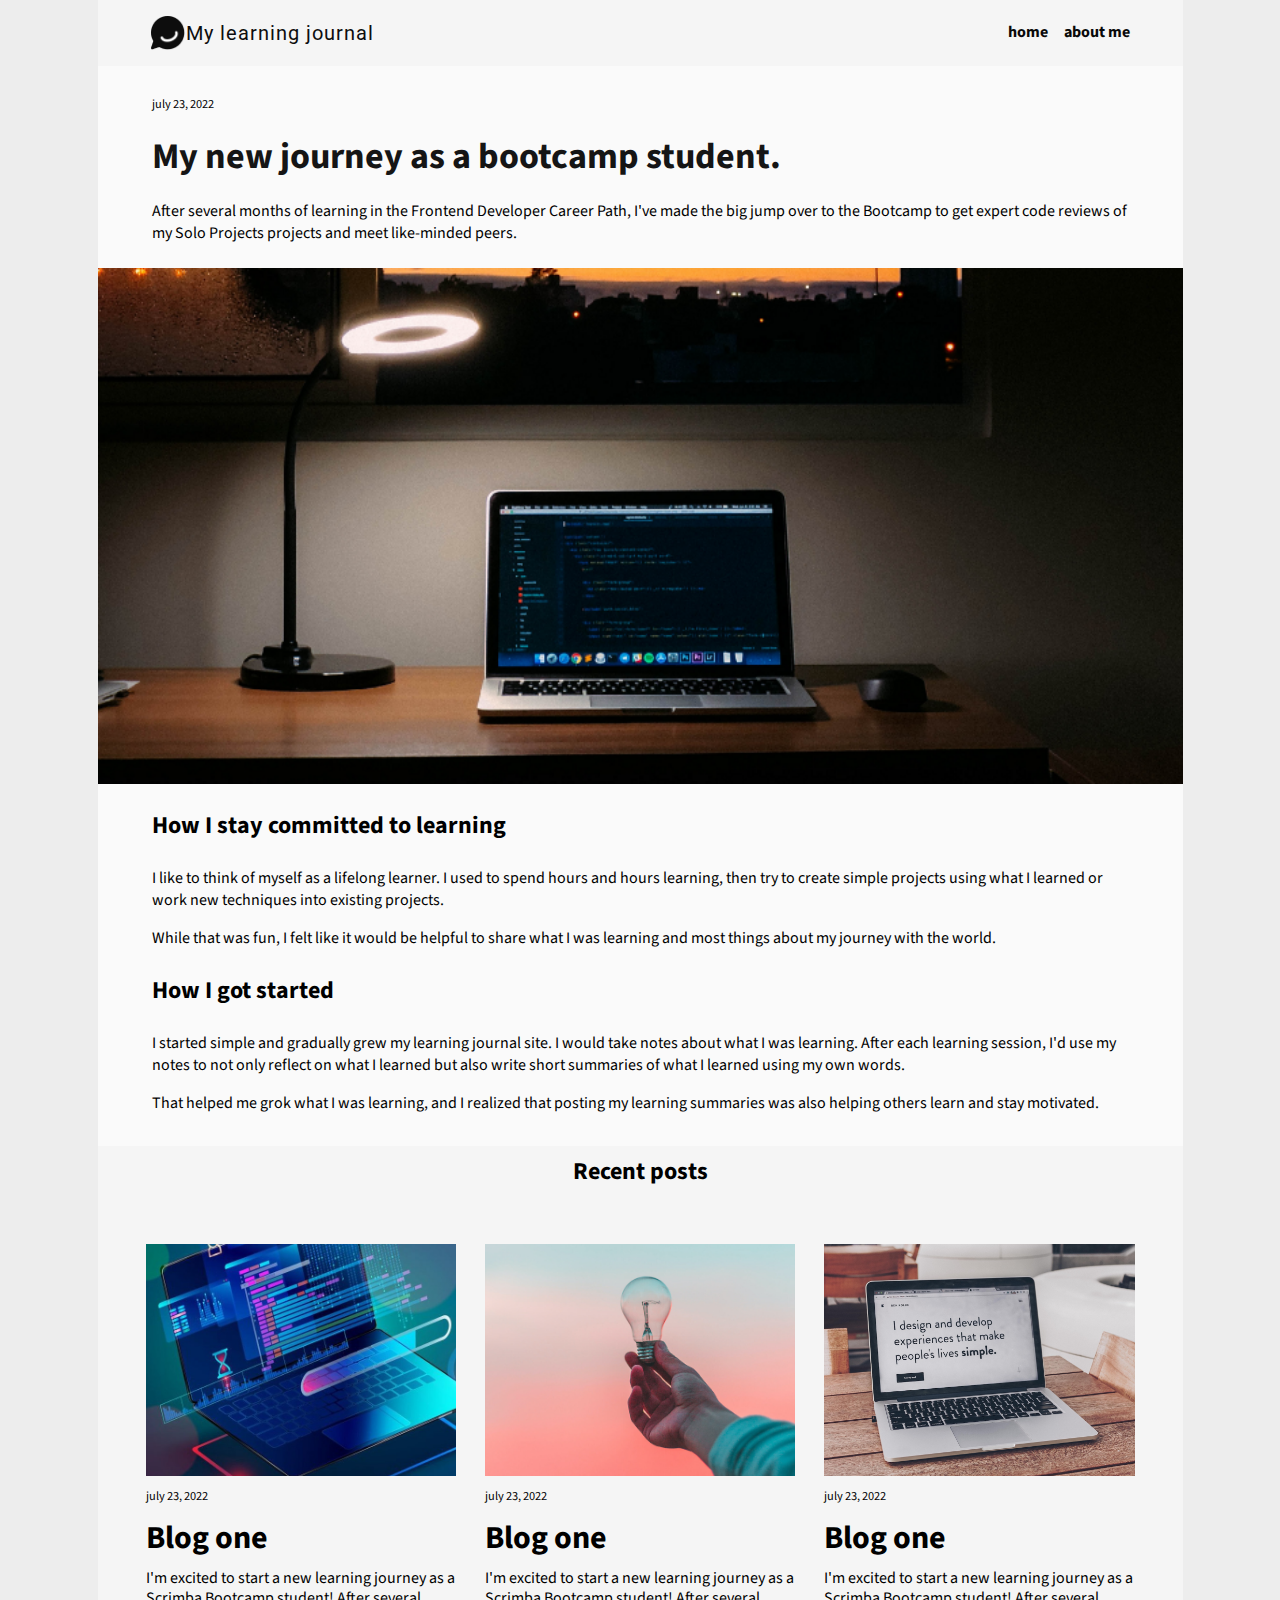
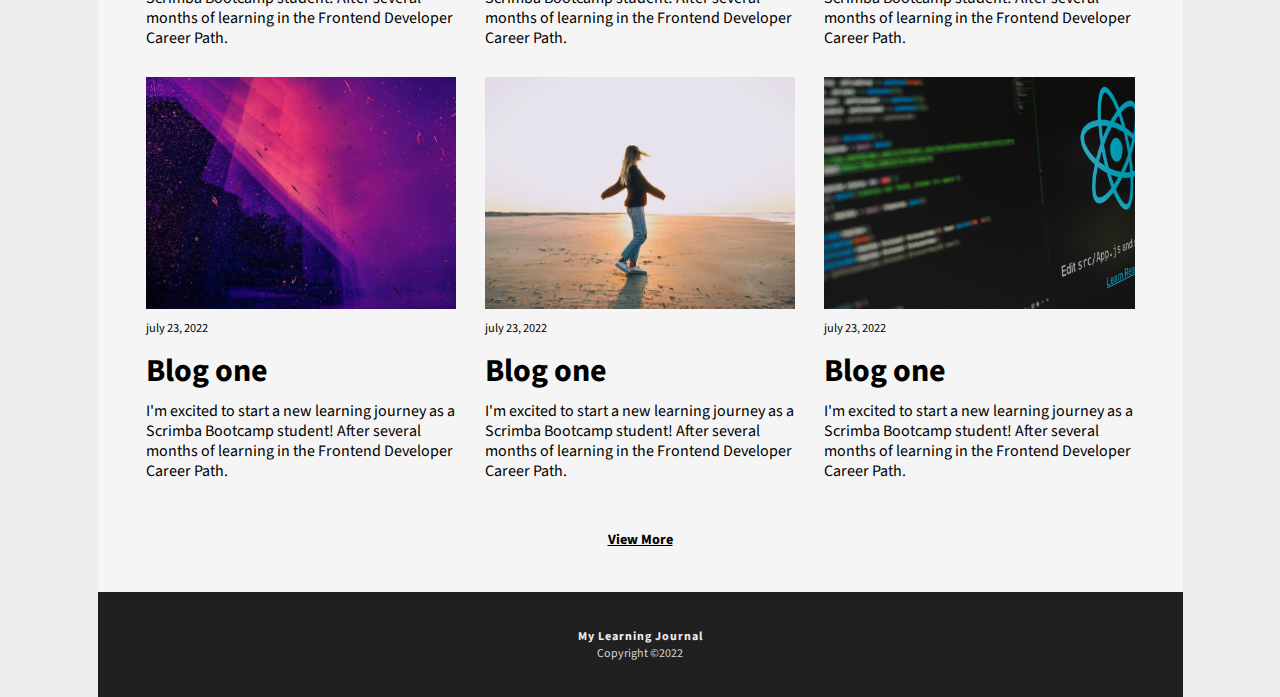
==== blog.html @ 357c420e "added and design the blog page" ====
<!DOCTYPE html>
<html lang="en">

<head>
    <meta charset="UTF-8">
    <meta http-equiv="X-UA-Compatible" content="IE=edge">
    <meta name="viewport" content="width=device-width, initial-scale=1.0">
    <!-- googel fonts -->
    <link rel="preconnect" href="https://fonts.googleapis.com">
    <link rel="preconnect" href="https://fonts.gstatic.com" crossorigin>
    <link
        href="https://fonts.googleapis.com/css2?family=Roboto:wght@700&family=Source+Sans+Pro:wght@400;700&display=swap"
        rel="stylesheet">
    <!-- css link -->
    <link rel="stylesheet" href="index.css">
    <title>Learning Journal</title>
</head>

<body>
    <div class="container">

        <header>
            <div class="title">
                <img class="chat" src="images/chat.png" alt="message icon">
                <p class="chat-p">My learning journal</p>
            </div>

            <nav>
                <ul>
                    <li><a href="index.html">home</a></li>
                    <li><a href="#">about me</a></li>
                </ul>
            </nav>
        </header>

        <main>

            <section class="top">
                <div class="view-full-article">
                    <p class="date">july 23, 2022</p>
                    <h1>My new journey as a bootcamp student.</h1>
                    <p>After several months of learning in the Frontend Developer Career Path, I've made the big jump
                        over
                        to the Bootcamp to get expert code reviews of my Solo Projects projects and meet like-minded
                        peers.
                    </p>
                    <img src="images/main-blog.png" alt="">
                    <h3>How I stay committed to learning</h3>
                    <p>I like to think of myself as a lifelong learner. I used to spend hours and hours learning, then
                        try
                        to create simple projects using what I learned or work new techniques into existing projects.
                    </p>
                    <p>While that was fun, I felt like it would be helpful to share what I was learning and most things
                        about my journey with the world.</p>
                    <h3>How I got started</h3>
                    <p>I started simple and gradually grew my learning journal site. I would take notes about what I was
                        learning. After each learning session, I'd use my notes to not only reflect on what I learned
                        but
                        also write short summaries of what I learned using my own words.</p>
                    <p>That helped me grok what I was learning, and I realized that posting my learning summaries was
                        also
                        helping others learn and stay motivated.</p>
                </div>
            </section>

            <div class="recent">
                <h3>Recent posts</h3>
            </div>

            <section class="bottom">
                <div class="grid">
                    <article>
                        <div class="card">
                            <h4>Blog one</h4>
                            <p class="details">
                                I'm excited to start a new learning journey as a Scrimba Bootcamp student! After several
                                months of learning in the Frontend Developer Career Path.
                            </p>
                            <img class="card-img" src="images/blog-one.jpg" alt="">
                            <p class="date">july 23, 2022</p>
                        </div>

                        <div class="card">
                            <h4>Blog one</h4>
                            <p class="details">
                                I'm excited to start a new learning journey as a Scrimba Bootcamp student! After several
                                months of learning in the Frontend Developer Career Path.
                            </p>
                            <img class="card-img" src="images/light-bulb.jpg" alt="">
                            <p class="date">july 23, 2022</p>
                        </div>

                        <div class="card">
                            <h4>Blog one</h4>
                            <p class="details">
                                I'm excited to start a new learning journey as a Scrimba Bootcamp student! After several
                                months of learning in the Frontend Developer Career Path.
                            </p>
                            <img class="card-img" src="images/blog-three.jpg" alt="">
                            <p class="date">july 23, 2022</p>
                        </div>

                        <div class="card">
                            <h4>Blog one</h4>
                            <p class="details">
                                I'm excited to start a new learning journey as a Scrimba Bootcamp student! After several
                                months of learning in the Frontend Developer Career Path.
                            </p>
                            <img class="card-img" src="images/blog-four.jpeg" alt="">
                            <p class="date">july 23, 2022</p>
                        </div>

                        <div class="card">
                            <h4>Blog one</h4>
                            <p class="details">
                                I'm excited to start a new learning journey as a Scrimba Bootcamp student! After several
                                months of learning in the Frontend Developer Career Path.
                            </p>
                            <img class="card-img" src="images/blog-five.jpg" alt="">
                            <p class="date">july 23, 2022</p>
                        </div>

                        <div class="card">
                            <h4>Blog one</h4>
                            <p class="details">
                                I'm excited to start a new learning journey as a Scrimba Bootcamp student! After several
                                months of learning in the Frontend Developer Career Path.
                            </p>
                            <img class="card-img" src="images/blog-six.jpg" alt="">
                            <p class="date">july 23, 2022</p>
                        </div>
                    </article>
                    <a class="view-more" href="#">View More</a>
                </div>
            </section>

        </main>

        <footer>
            <p class="footer-p">My Learning Journal</p>
            <p class="copyright">Copyright ©2022</p>
        </footer>
    </div>
</body>

</html>
---- index.css ----
*, ::before, ::after{
    margin: 0;
    padding: 0;
    box-sizing: border-box;
}

body{
    font-family: 'Source Sans Pro', sans-serif;
    background-color: rgb(237, 237, 237);
}

img{
    width: 100%;
}

.chat{
    width: 34.25px;
    height: 34.25px;
}

.container{
    max-width: 1085px;
    margin: 0 auto;
    background-color: whitesmoke;
}

/* ==================
      typography 
   ==================*/
.chat-p{
    font-family: 'Roboto', sans-serif;
    font-size: 1.2525rem;
    letter-spacing: 1px;
    color: #0E0E0E;
}

nav ul li a {
    text-decoration: none;
    font-size: 1rem;
    color: #090909;
    font-weight: 700;
    line-height: 2em;
}
h4 {
    font-size: 2em;
    font-weight: 700;
    margin-bottom: .2em;
}
.details{
    font-size: 1em;
    line-height: 20px;
}

h2{
    font-size: 32px;
    font-weight: 700;
    line-height: 43.28px;
}

.view-more{
    display: block;
    text-align: center;
    font-size: 0.885625em;
    font-weight: 700;
    color: #000000;
    margin-bottom: 2em;
}

@media (min-width: 625px){
    h2{
        font-size: 40px;
    }

    .view-more{
        margin-bottom: 3em;
    }
}


.footer-p{
    color: #ECECEC;
    font-size: 12px;
    font-weight: 700;
    letter-spacing: 1px;
}

.copyright{
    color: #D7D7D7;
    font-size: 12px;
}

/* ==================
        header
   ================== */
header{
    display: flex; 
    justify-content: space-between;
    margin: 0 3.3125em;
    padding: 1em 0;
}

.title{
    display: flex;
    align-items: center;
    gap: .1em;
}

nav ul {
    display: flex;
    gap: 1em;
    list-style: none;
}

/* ==================
      top section 
   ==================*/
.main-img{
    background-image: url("images/main-blog.png");
    width: 100%;
    height: 488px;
    background-repeat: no-repeat;
    background-size: cover;
    background-position: center;
}


/* ==================
        article
   ================== */
article{
    display: grid;
    grid-template-columns: repeat( auto-fit, minmax(250px, 1fr) );
    justify-items: center;
    gap: 1.8em;
    padding: 1.5em;
}
@media (min-width: 625px){
    article{
        padding: 2em;
    }
}
@media (min-width: 825px){
    article{
        padding: 3em;
    }
}

.card{
    display: flex;
    flex-direction: column;
    max-width: 480px;
}

.card-img{
    order: -2;
    max-width: 480px;
    height: 232px;
    object-fit: cover;
}
.date{
    order: -1;
    font-size: 0.775em;
    margin: 0.875em 0;
}

/* ====================
    short-description 
   ====================*/
.short-description{
    color: #FFFFFF;
    text-shadow: 0px 0px 5px rgb(248, 248, 247);
    max-width: 450px;
    padding: 250px 0 0 23px;
}   
@media (min-width: 625px){
    .short-description{
        max-width: 580px;
        padding: 260px 0 0 53px;
    }
}
@media (min-width: 825px){
    .short-description{
        max-width: 720px;
    }
}

/* ==================
        footer 
   ==================*/
footer{
    display: flex;
    flex-direction: column;
    align-items: center;
    justify-content: center;

    background: #202020;
    height: 105px;
}   




/* =======================================
            blog.html page
   =======================================*/

/*  typography  */
.view-full-article h1 {
    font-size: 2rem;
    font-weight: 700;
    color: #151515;
    width: 90%;
    margin: .5em auto;
}   

.view-full-article p,
h3{
    width: 90%;
    margin: 1em auto;
}

.view-full-article img{
    margin: 1.5em 0;
    display: block;
}

.view-full-article{
    background-color: #fafafa;
    padding: 1em 0;
    /* border: 1px solid black; */
}

.recent h3{
    text-align: center;
    margin: .3em auto;
}

@media (min-width: 625px){
    .view-full-article h1 {
        font-size: 2.25rem;
    }

    .view-full-article h3,
    .recent h3{
        font-size: 1.5rem;
    }  
}
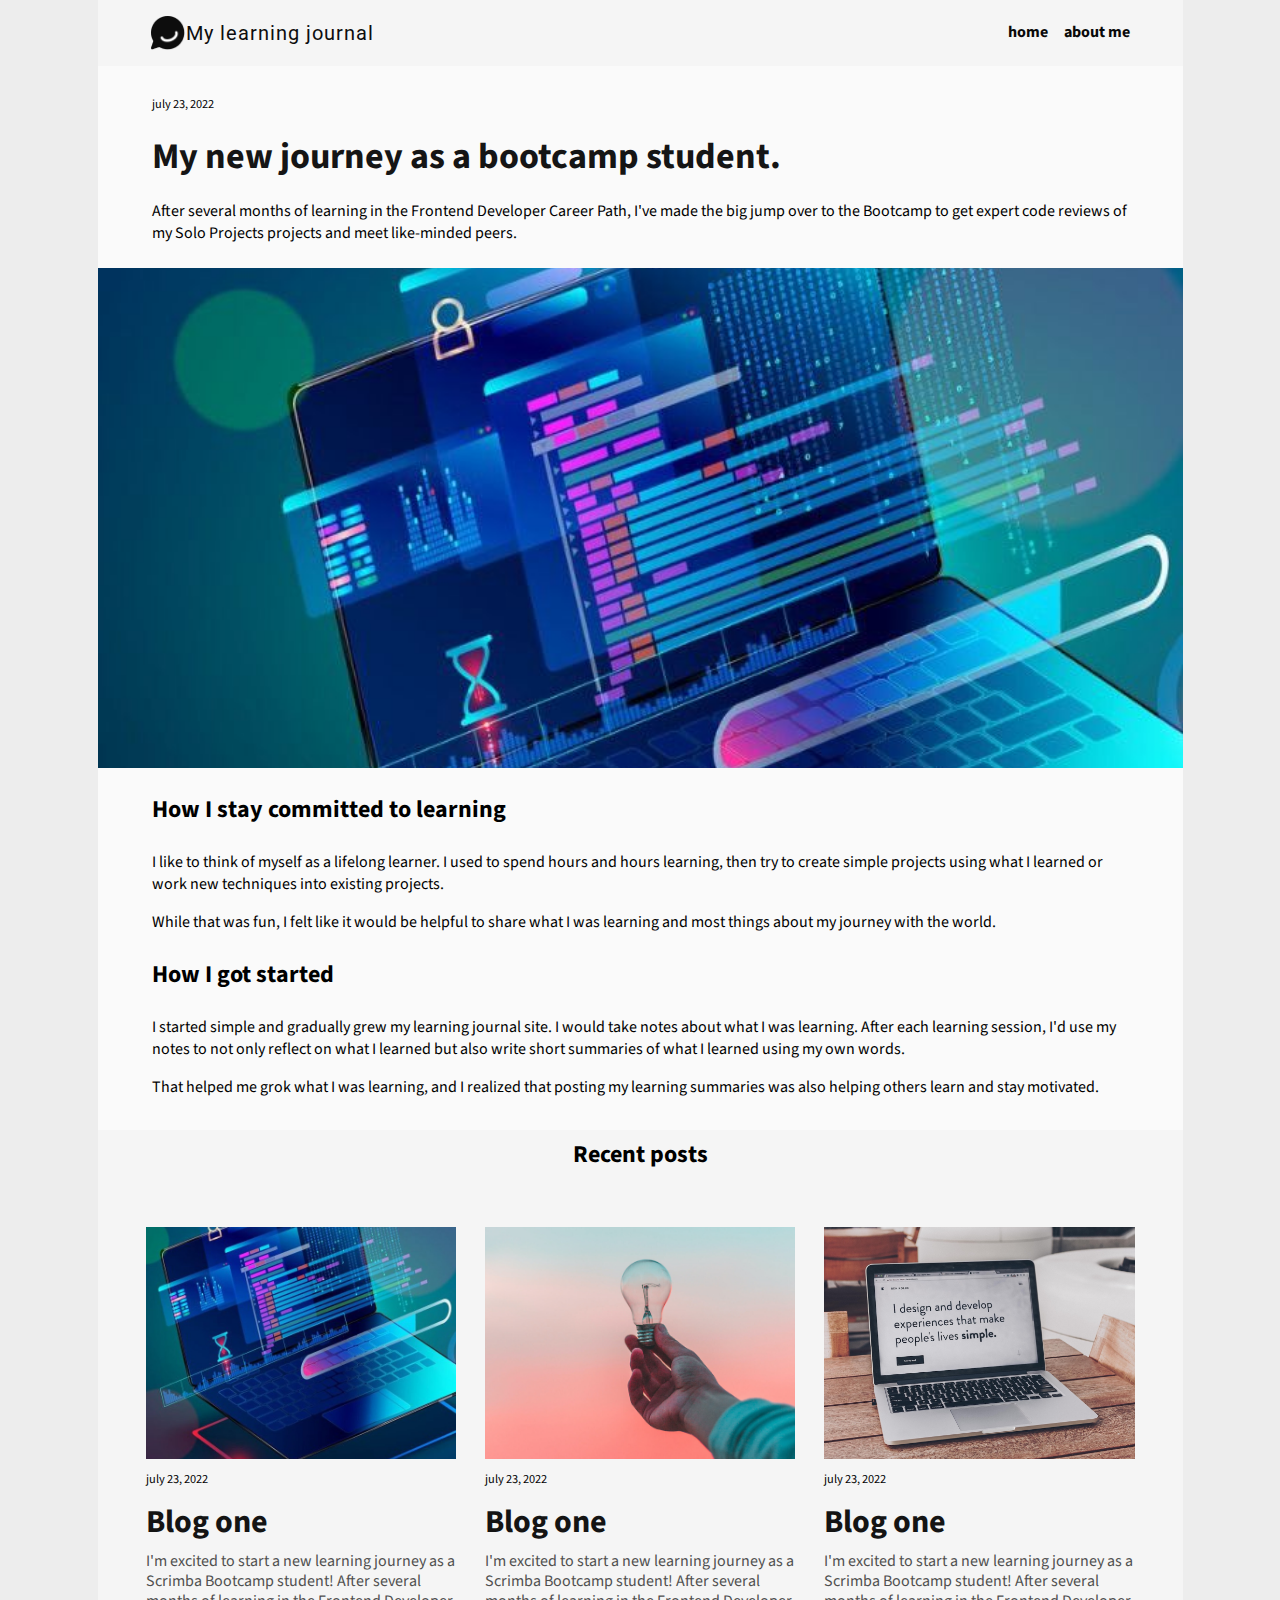
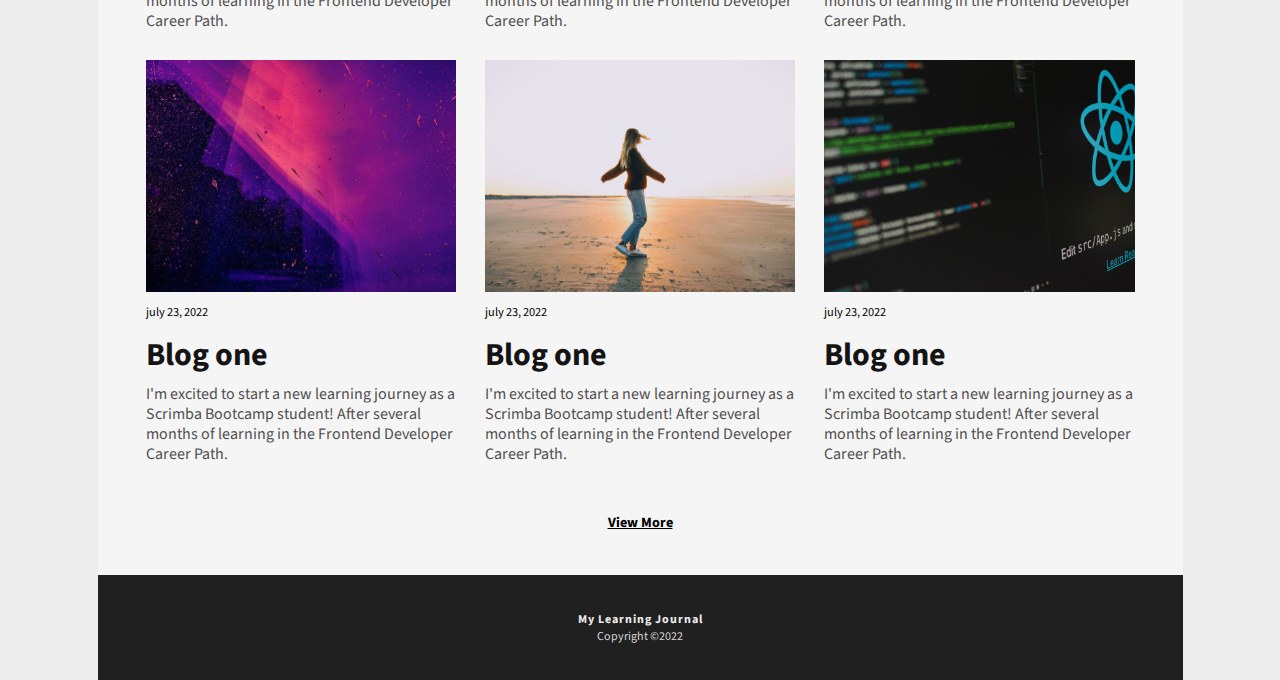
==== commit 0f69fbb7: "added and design the about me page" ====
--- a/blog.html
+++ b/blog.html
@@ -28,7 +28,7 @@
             <nav>
                 <ul>
                     <li><a href="index.html">home</a></li>
-                    <li><a href="#">about me</a></li>
+                    <li><a href="aboutme.html">about me</a></li>
                 </ul>
             </nav>
         </header>
@@ -44,7 +44,7 @@
                         to the Bootcamp to get expert code reviews of my Solo Projects projects and meet like-minded
                         peers.
                     </p>
-                    <img src="images/main-blog.png" alt="">
+                    <img src="images/blog-one.jfif" alt="">
                     <h3>How I stay committed to learning</h3>
                     <p>I like to think of myself as a lifelong learner. I used to spend hours and hours learning, then
                         try
--- a/index.css
+++ b/index.css
@@ -1,24 +1,26 @@
-*, ::before, ::after{
+*,
+::before,
+::after {
     margin: 0;
     padding: 0;
     box-sizing: border-box;
 }
 
-body{
+body {
     font-family: 'Source Sans Pro', sans-serif;
     background-color: rgb(237, 237, 237);
 }
 
-img{
+img {
     width: 100%;
 }
 
-.chat{
+.chat {
     width: 34.25px;
     height: 34.25px;
 }
 
-.container{
+.container {
     max-width: 1085px;
     margin: 0 auto;
     background-color: whitesmoke;
@@ -27,7 +29,7 @@
 /* ==================
       typography 
    ==================*/
-.chat-p{
+.chat-p {
     font-family: 'Roboto', sans-serif;
     font-size: 1.2525rem;
     letter-spacing: 1px;
@@ -41,23 +43,33 @@
     font-weight: 700;
     line-height: 2em;
 }
+
 h4 {
+    color: #141414;
     font-size: 2em;
     font-weight: 700;
     margin-bottom: .2em;
 }
-.details{
+
+.details {
+    color: #505050;
     font-size: 1em;
     line-height: 20px;
 }
 
-h2{
+.date {
+    order: -1;
+    font-size: 0.775em;
+    margin: 0.875em 0;
+}
+
+h2 {
     font-size: 32px;
     font-weight: 700;
     line-height: 43.28px;
 }
 
-.view-more{
+.view-more {
     display: block;
     text-align: center;
     font-size: 0.885625em;
@@ -66,25 +78,29 @@
     margin-bottom: 2em;
 }
 
-@media (min-width: 625px){
-    h2{
+@media (min-width: 625px) {
+    h2 {
         font-size: 40px;
     }
 
-    .view-more{
+    .view-more {
         margin-bottom: 3em;
     }
 }
 
-
-.footer-p{
+.full-article-link {
+    text-decoration: none;
+}
+
+
+.footer-p {
     color: #ECECEC;
     font-size: 12px;
     font-weight: 700;
     letter-spacing: 1px;
 }
 
-.copyright{
+.copyright {
     color: #D7D7D7;
     font-size: 12px;
 }
@@ -92,14 +108,14 @@
 /* ==================
         header
    ================== */
-header{
-    display: flex; 
+header {
+    display: flex;
     justify-content: space-between;
     margin: 0 3.3125em;
     padding: 1em 0;
 }
 
-.title{
+.title {
     display: flex;
     align-items: center;
     gap: .1em;
@@ -114,7 +130,7 @@
 /* ==================
       top section 
    ==================*/
-.main-img{
+.main-img {
     background-image: url("images/main-blog.png");
     width: 100%;
     height: 488px;
@@ -127,59 +143,58 @@
 /* ==================
         article
    ================== */
-article{
+article {
     display: grid;
-    grid-template-columns: repeat( auto-fit, minmax(250px, 1fr) );
+    grid-template-columns: repeat(auto-fit, minmax(250px, 1fr));
     justify-items: center;
     gap: 1.8em;
     padding: 1.5em;
 }
-@media (min-width: 625px){
-    article{
+
+@media (min-width: 625px) {
+    article {
         padding: 2em;
     }
 }
-@media (min-width: 825px){
-    article{
+
+@media (min-width: 825px) {
+    article {
         padding: 3em;
     }
 }
 
-.card{
+.card {
     display: flex;
     flex-direction: column;
     max-width: 480px;
 }
 
-.card-img{
+.card-img {
     order: -2;
     max-width: 480px;
     height: 232px;
     object-fit: cover;
 }
-.date{
-    order: -1;
-    font-size: 0.775em;
-    margin: 0.875em 0;
-}
 
 /* ====================
     short-description 
    ====================*/
-.short-description{
+.short-description {
     color: #FFFFFF;
     text-shadow: 0px 0px 5px rgb(248, 248, 247);
     max-width: 450px;
     padding: 250px 0 0 23px;
-}   
-@media (min-width: 625px){
-    .short-description{
+}
+
+@media (min-width: 625px) {
+    .short-description {
         max-width: 580px;
         padding: 260px 0 0 53px;
     }
 }
-@media (min-width: 825px){
-    .short-description{
+
+@media (min-width: 825px) {
+    .short-description {
         max-width: 720px;
     }
 }
@@ -187,7 +202,7 @@
 /* ==================
         footer 
    ==================*/
-footer{
+footer {
     display: flex;
     flex-direction: column;
     align-items: center;
@@ -195,7 +210,7 @@
 
     background: #202020;
     height: 105px;
-}   
+}
 
 
 
@@ -211,37 +226,109 @@
     color: #151515;
     width: 90%;
     margin: .5em auto;
-}   
+}
 
 .view-full-article p,
-h3{
+.view-full-article h3 {
     width: 90%;
     margin: 1em auto;
 }
 
-.view-full-article img{
-    margin: 1.5em 0;
-    display: block;
-}
-
-.view-full-article{
+.view-full-article {
     background-color: #fafafa;
     padding: 1em 0;
     /* border: 1px solid black; */
 }
 
-.recent h3{
+.recent h3 {
     text-align: center;
     margin: .3em auto;
 }
 
-@media (min-width: 625px){
+/* typography end */
+
+.view-full-article img {
+    margin: 1.5em 0;
+    display: block;
+    width: 100%;
+    max-height: 400px;
+    object-fit: cover;
+}
+
+@media (min-width: 625px) {
     .view-full-article h1 {
         font-size: 2.25rem;
     }
 
     .view-full-article h3,
-    .recent h3{
+    .recent h3 {
         font-size: 1.5rem;
-    }  
-}
+    }
+
+    .view-full-article img {
+        max-height: 500px;
+    }
+}
+
+
+
+
+
+/* =======================================
+            aboutme.html page
+   =======================================*/
+
+.about-me img {
+    width: 182px;
+    height: 182px;
+    border-radius: 50%;
+    order: -1;
+}
+
+.about-me-intro {
+    display: flex;
+    flex-direction: column;
+    padding: 1.5em 0;
+}
+
+/*  typography  */
+
+.about-me-intro h1 {
+    font-size: 2.1775rem;
+    font-weight: 700;
+    margin-bottom: .3em;
+}
+
+.about-me-detail {
+    padding-bottom: 1em;
+}
+
+.about-me-detail h3 {
+    margin-top: 1.5em;
+}
+
+.about-me-detail p {
+    margin-top: 1.5em;
+}
+
+.about-me-intro,
+.about-me-detail {
+    width: 90%;
+    margin: 0 auto;
+}
+
+/* typography end */
+
+@media (min-width: 625px) {
+    .about-me-intro {
+        flex-direction: row;
+        justify-content: center;
+        align-items: center;
+        gap: 1em;
+    }
+
+    .about-me-intro h1 {
+        font-size: 2.25rem;
+        margin-bottom: .1em;
+    }
+}